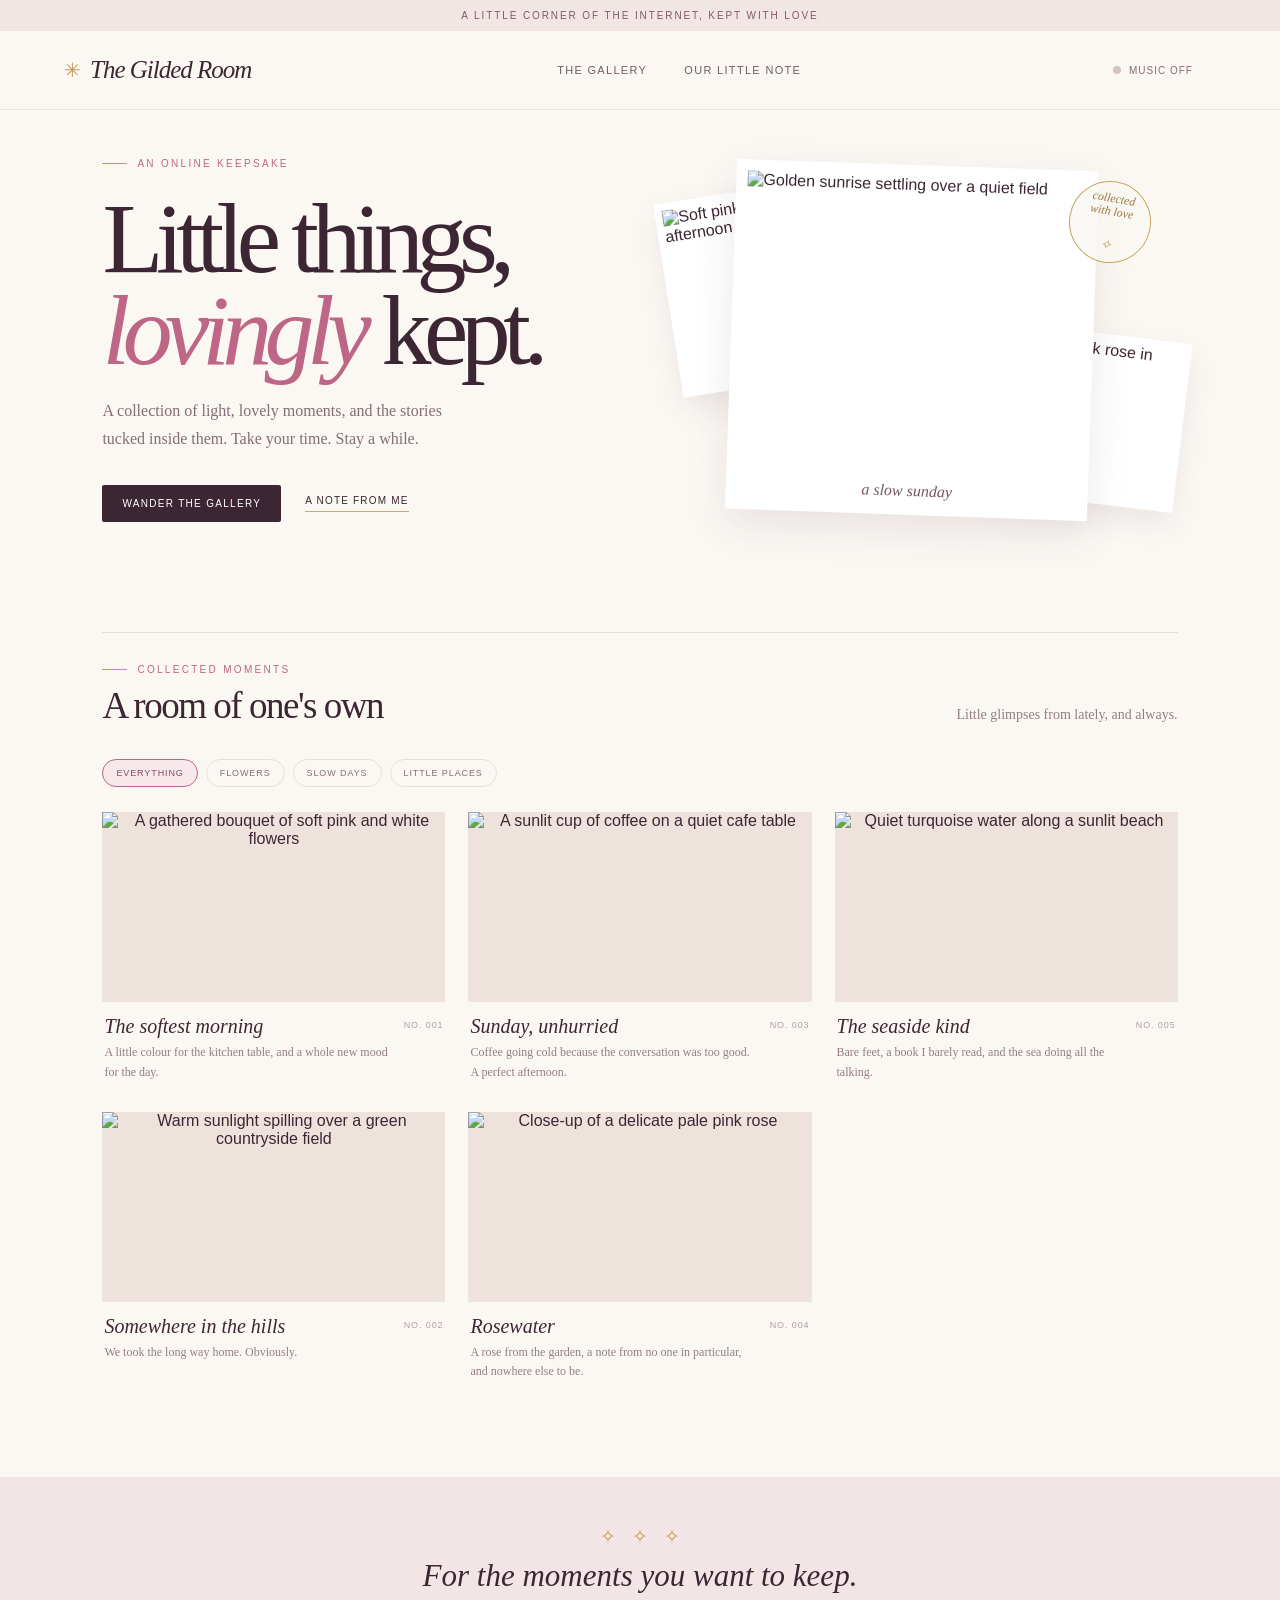
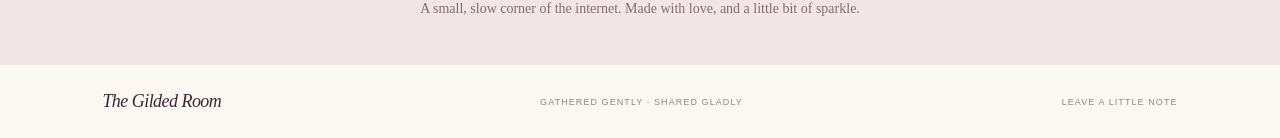
==== apsara.html @ 4ccc5815 "Implemented secret pages This is an implementation of secret pages and password protection of those " ====
<!doctype html>
<html lang="en">
	<head>
		<meta charset="utf-8">
		<meta name="viewport" content="width=device-width, initial-scale=1">
		<meta name="theme-color" content="#fbf8f4">
		<meta name="description" content="A little gallery for things worth keeping — photographs, notes, and lovely little moments.">
		<title>The Gilded Room — A little gallery for lovely things</title>
		<link rel="stylesheet" href="css/index.css" />	
		<script src="js/index.js"></script>
	</head>
	<body>
		<div class="topline">A little corner of the internet, kept with love</div>
		<header class="site-header">
			<a class="brand" href="#top" aria-label="The Gilded Room home"><span class="brand-mark" aria-hidden="true">✳</span>The Gilded Room</a>
			<nav class="nav" aria-label="Main navigation"><a href="#gallery">The gallery</a><a href="#about">Our little note</a>
				<!-- <a href="#contact" data-open="contact">Say hello</a> -->
			</nav>
			<div class="header-actions">
				<button class="music-button" id="music-toggle" aria-pressed="false" aria-label="Play gentle background music" onclick="togglemusic()"><span class="music-dot" aria-hidden="true"></span><span>Music off</span></button>
				<!-- <audio controls preload="metadata">
					<source src="https://res.cloudinary.com/mnjeetvr/video/upload/v1795494397/Oblivion.mp3" type="audio/mpeg" />
					Your browser does not support the audio element.
					</audio> -->	
					<div 
					</div>
		</header>
		<main id="top">
			<section class="hero" aria-labelledby="hero-title">
				<div class="hero-copy-wrap">
					<div class="eyebrow">An online keepsake</div>
					<h1 id="hero-title">Little things,<br><em>lovingly</em> kept.</h1>
					<p class="hero-copy">A collection of light, lovely moments, and the stories tucked inside them. Take your time. Stay a while.</p>
					<div class="hero-cta"><a class="button" href="#gallery">Wander the gallery</a><a href="#about" class="text-link">A note from me</a></div>
				</div>
				<div class="hero-art" aria-label="Featured photographs">
					<div class="orbit-photo"><img src="https://images.unsplash.com/photo-1490750967868-88aa4486c946?auto=format&fit=crop&w=700&q=85" alt="Soft pink flowers in warm afternoon light"></div>
					<div class="hero-frame"><img src="https://images.unsplash.com/photo-1470252649378-9c29740c9fa8?auto=format&fit=crop&w=1000&q=88" alt="Golden sunrise settling over a quiet field"></div>
					<div class="orbit-photo two"><img src="https://images.unsplash.com/photo-1518895949257-7621c3c786d7?auto=format&fit=crop&w=700&q=85" alt="A pale pink rose in bloom"></div>
					<div class="seal" aria-hidden="true">collected<br>with love<br><span class="tiny-star">✧</span></div>
				</div>
			</section>
			<section class="section" id="gallery" aria-labelledby="gallery-title">
				<div class="section-heading"><div><div class="eyebrow">Collected moments</div><h2 id="gallery-title">A room of one&apos;s own</h2></div><p>Little glimpses from lately, and always.</p></div>
				<div class="filter-row" role="group" aria-label="Filter gallery">
					<button class="filter" aria-pressed="true" data-filter="all">Everything</button><button class="filter" aria-pressed="false" data-filter="flowers">Flowers</button><button class="filter" aria-pressed="false" data-filter="slow-days">Slow days</button><button class="filter" aria-pressed="false" data-filter="little-places">Little places</button>
				</div>
				<div class="gallery-grid" id="gallery-grid">
			<article class="art-card" data-category="flowers"><button class="photo-button" aria-label="Open photo: The softest morning"><img loading="lazy" src="https://res.cloudinary.com/mnjeetvr/image/upload/v1795512510/Screenshot_20241222-235551.png" alt="A gathered bouquet of soft pink and white flowers"></button><div class="card-meta"><div><h3 class="card-title">The softest morning</h3><p class="card-caption">A little colour for the kitchen table, and a whole new mood for the day.</p></div><time class="card-date">No. 001</time></div></article>
					<article class="art-card" data-category="little-places"><button class="photo-button" aria-label="Open photo: Somewhere in the hills"><img loading="lazy" src="https://res.cloudinary.com/mnjeetvr/image/upload/v1795512377/Screenshot_20250308-132039_2.png" alt="Warm sunlight spilling over a green countryside field"></button><div class="card-meta"><div><h3 class="card-title">Somewhere in the hills</h3><p class="card-caption">We took the long way home. Obviously.</p></div><time class="card-date">No. 002</time></div></article>
					<article class="art-card" data-category="slow-days"><button class="photo-button" aria-label="Open photo: Sunday, unhurried"><img loading="lazy" src="https://res.cloudinary.com/mnjeetvr/image/upload/v1795512256/Screenshot_20250305-164007_2.png" alt="A sunlit cup of coffee on a quiet cafe table"></button><div class="card-meta"><div><h3 class="card-title">Sunday, unhurried</h3><p class="card-caption">Coffee going cold because the conversation was too good. A perfect afternoon.</p></div><time class="card-date">No. 003</time></div></article>
					<article class="art-card" data-category="flowers"><button class="photo-button" aria-label="Open photo: Rosewater"><img loading="lazy" src="https://res.cloudinary.com/mnjeetvr/image/upload/v1795512250/Screenshot_20250305-164430_2.png" alt="Close-up of a delicate pale pink rose"></button><div class="card-meta"><div><h3 class="card-title">Rosewater</h3><p class="card-caption">A rose from the garden, a note from no one in particular, and nowhere else to be.</p></div><time class="card-date">No. 004</time></div></article>
					<article class="art-card" data-category="little-places"><button class="photo-button" aria-label="Open photo: The seaside kind"><img loading="lazy" src="https://res.cloudinary.com/mnjeetvr/image/upload/v1795512657/Screenshot_20250531-121310_2.png" alt="Quiet turquoise water along a sunlit beach"></button><div class="card-meta"><div><h3 class="card-title">The seaside kind</h3><p class="card-caption">Bare feet, a book I barely read, and the sea doing all the talking.</p></div><time class="card-date">No. 005</time></div></article>
					
				</div>
			</section>
			<section class="note-band" id="about"><div class="sparkle" aria-hidden="true">✧ &nbsp; ✧ &nbsp; ✧</div><h2>For the moments you want to keep.</h2><p>A small, slow corner of the internet. Made with love, and a little bit of sparkle.</p></section>
		</main>
		<footer class="footer"><a class="footer-brand" href="#top">The Gilded Room</a><span>Gathered gently · Shared gladly</span><a href="#contact" data-open="contact">Leave a little note</a></footer>

		<div class="modal-backdrop" id="studio-modal" role="dialog" aria-modal="true" aria-labelledby="studio-title">
			<section class="modal"><button class="modal-close" data-close aria-label="Close post studio">×</button><div class="eyebrow">The post office</div><h2 id="studio-title">Add a little moment</h2><p class="modal-intro">Share a photo and the story that belongs with it. Long captions welcome.</p>
				<form id="post-form"><div class="field"><label for="post-image">Your photograph</label><input id="post-image" type="file" accept="image/*" required><div class="preview-box" id="post-preview"><img alt="Your selected photo preview"></div></div>
					<div class="field"><label for="post-title">A title for this moment</label><input id="post-title" name="title" maxlength="90" placeholder="A little afternoon light" required></div>
					<div class="field"><label for="post-caption">The story (as long as you like)</label><textarea id="post-caption" name="caption" maxlength="10000" placeholder="Tell us everything..."></textarea></div>
					<div class="form-row"><div class="field"><label for="post-category">A little collection</label><select id="post-category"><option value="slow-days">Slow days</option><option value="flowers">Flowers</option><option value="little-places">Little places</option></select></div><div class="field"><label for="post-schedule">Post now or schedule</label><input id="post-schedule" type="datetime-local"></div></div>
					<button class="button" type="submit" id="post-submit">Add to this gallery</button><p class="form-status" id="post-status" role="status" aria-live="polite"></p>
					<p class="quiet-note">This static demo adds posts and schedules in this open tab only. For live publishing across visitors, connect a small content endpoint; scheduled publishing needs a Cloudflare Worker Cron trigger. Cloudinary upload can be enabled with an unsigned upload preset.</p>
				</form>
				<div class="queue-list" id="queue-list" aria-live="polite"></div>
			</section>
		</div>
		<div class="modal-backdrop" id="contact-modal" role="dialog" aria-modal="true" aria-labelledby="contact-title">
			<section class="modal"><button class="modal-close" data-close aria-label="Close contact form">×</button><div class="eyebrow">The message bucket</div><h2 id="contact-title">Leave a little note</h2><p class="modal-intro">Questions, thoughts, or a photo you&apos;d like to share — all welcome.</p>
				<form id="contact-form"><div class="field"><label for="contact-name">Your name</label><input id="contact-name" name="name" autocomplete="name" required></div><div class="field"><label for="contact-email">Your email</label><input id="contact-email" name="email" type="email" autocomplete="email" required></div><div class="field"><label for="contact-message">Your note</label><textarea id="contact-message" name="message" required maxlength="5000" placeholder="Write me a little something..."></textarea></div><div class="field"><label for="contact-file">Attach a photo (optional)</label><input id="contact-file" name="attachment" type="file" accept="image/*"></div><button class="button" type="submit">Send your note</button><p class="form-status" id="contact-status" role="status" aria-live="polite"></p><p class="quiet-note">This static edition needs a hosted form endpoint (for example, Formspree or Basin) to deliver messages and image attachments. Add its URL to CONTACT_ENDPOINT in this file.</p></form>
			</section>
		</div>
		<div class="modal-backdrop lightbox" id="lightbox" role="dialog" aria-modal="true" aria-label="Photograph viewer"><button class="modal-close" data-close aria-label="Close image viewer">×</button><button class="lightbox-arrow prev" aria-label="Previous photograph">‹</button><div class="lightbox-content"><img id="lightbox-image" src="" alt=""><div class="lightbox-caption" id="lightbox-caption"></div></div><button class="lightbox-arrow next" aria-label="Next photograph">›</button></div>
		<script>
			
			// document.querySelector('#music-toggle').addEventListener('click',async event=>{const button=event.currentTarget;const isPlaying=button.getAttribute('aria-pressed')==='true';if(isPlaying){musicGain?.gain.setTargetAtTime(0,audioContext.currentTime,.3);musicOscillators.forEach(oscillator=>oscillator.stop(audioContext.currentTime+.8));musicOscillators=[];button.setAttribute('aria-pressed','false');button.querySelector('span:last-child').textContent='Music off';button.setAttribute('aria-label','Play gentle background music');return}const AudioContextClass=window.AudioContext||window.webkitAudioContext;if(!AudioContextClass){button.querySelector('span:last-child').textContent='Music unavailable';return}audioContext??=new AudioContextClass();await audioContext.resume();musicGain=audioContext.createGain();musicGain.gain.setValueAtTime(0,audioContext.currentTime);musicGain.gain.setTargetAtTime(.035,audioContext.currentTime,.7);musicGain.connect(audioContext.destination);[261.63,329.63,392,493.88].forEach((frequency,index)=>{const oscillator=audioContext.createOscillator();const gain=audioContext.createGain();oscillator.type='sine';oscillator.frequency.value=frequency;gain.gain.value=index===0?.22:.12;oscillator.connect(gain);gain.connect(musicGain);oscillator.start();musicOscillators.push(oscillator)});button.setAttribute('aria-pressed','true');button.querySelector('span:last-child').textContent='Music on';button.setAttribute('aria-label','Turn off gentle background music')});
		</script>
	</body>
</html>
---- css/index.css ----
:root{--paper:#fbf8f4;--ink:#3d2634;--muted:#927d87;--pink:#e7a6b9;--pink-deep:#bd6685;--gold:#c39b54;--line:#eadedc;--white:#fffdfb;--serif:Georgia,'Times New Roman',serif;--sans:'Avenir Next',Avenir,Arial,sans-serif}
*{box-sizing:border-box}html{scroll-behavior:smooth}body{margin:0;background:var(--paper);color:var(--ink);font-family:var(--sans);-webkit-font-smoothing:antialiased}button,input,textarea{font:inherit}button{color:inherit}a{color:inherit;text-decoration:none}::selection{background:#f5dce4;color:#603b4b}
.topline{height:31px;background:#f2e6e5;color:#80596a;display:flex;align-items:center;justify-content:center;font-size:10px;letter-spacing:.19em;text-transform:uppercase}
.site-header{height:79px;padding:0 clamp(20px,5vw,76px);display:flex;align-items:center;justify-content:space-between;border-bottom:1px solid #eee4df;background:rgba(251,248,244,.92);position:relative;z-index:2}
.brand{font:italic 25px var(--serif);letter-spacing:-.04em;display:flex;align-items:center;gap:10px}.brand-mark{color:var(--gold);font-size:20px;font-style:normal}.nav{display:flex;gap:37px;align-items:center;font-size:11px;letter-spacing:.12em;text-transform:uppercase;color:#725b67}.nav a{transition:color .2s}.nav a:hover{color:var(--pink-deep)}
.header-actions{display:flex;align-items:center;gap:17px}.music-button,.icon-button{border:0;background:transparent;cursor:pointer;display:inline-flex;align-items:center;gap:8px}.music-button{color:#856c76;font-size:10px;letter-spacing:.1em;text-transform:uppercase}.music-dot{width:8px;height:8px;border-radius:50%;background:#d6c2c3;display:inline-block}.music-button[aria-pressed=true] .music-dot{background:#c07491;box-shadow:0 0 0 4px #c0749122;animation:pulse 1.5s infinite}@keyframes pulse{50%{box-shadow:0 0 0 7px #c0749110}}
.button{border:0;border-radius:2px;background:var(--ink);color:white;padding:13px 20px;font-size:10px;letter-spacing:.13em;text-transform:uppercase;cursor:pointer;transition:transform .2s,background .2s}.button:hover{background:#604153;transform:translateY(-1px)}.button-light{background:transparent;border:1px solid #c8a96e;color:#75583c}.button-light:hover{background:#f4ebdd;color:#624729}
.hero{padding:45px clamp(20px,8vw,120px) 72px;display:grid;grid-template-columns:minmax(300px,.92fr) minmax(370px,1.08fr);gap:clamp(34px,7vw,100px);align-items:center;max-width:1440px;margin:auto;min-height:485px}.eyebrow{font-size:10px;letter-spacing:.23em;text-transform:uppercase;color:var(--pink-deep);display:flex;gap:10px;align-items:center}.eyebrow:before{content:'';height:1px;width:25px;background:var(--gold)}.hero h1{font:normal clamp(56px,7.8vw,105px)/.92 var(--serif);letter-spacing:-.075em;margin:24px 0 20px;max-width:550px}.hero h1 em{font-weight:400;color:var(--pink-deep)}.hero-copy{font:16px/1.8 var(--serif);color:#826e76;max-width:380px}.hero-cta{display:flex;align-items:center;gap:24px;margin-top:31px}.text-link{font-size:10px;letter-spacing:.12em;text-transform:uppercase;border-bottom:1px solid #c8a96e;padding-bottom:5px}.hero-art{position:relative;min-height:370px;display:flex;align-items:center;justify-content:center}.hero-frame{width:min(68%,390px);height:350px;background:white;padding:11px 11px 45px;box-shadow:0 15px 40px #492d391b;transform:rotate(2deg);position:relative;z-index:1}.hero-frame img{width:100%;height:100%;object-fit:cover;display:block}.hero-frame:after{content:'a slow sunday';position:absolute;left:0;right:0;bottom:15px;text-align:center;font:italic 16px var(--serif);color:#765663}.orbit-photo{position:absolute;width:43%;height:195px;padding:7px;background:white;box-shadow:0 12px 30px #492d3917;left:4%;top:31px;transform:rotate(-9deg)}.orbit-photo img{width:100%;height:100%;object-fit:cover}.orbit-photo.two{left:auto;right:-1%;top:auto;bottom:23px;width:36%;height:170px;transform:rotate(7deg)}.seal{position:absolute;z-index:2;right:5%;top:26px;width:82px;height:82px;border:1px solid #c7a45f;border-radius:50%;display:grid;place-items:center;text-align:center;color:#9b7740;font:italic 12px/1.1 var(--serif);background:#fbf8f4d9;transform:rotate(10deg)}.tiny-star{color:var(--gold);font-size:14px}
.section{padding:35px clamp(20px,8vw,120px) 95px;max-width:1440px;margin:auto}.section-heading{display:flex;align-items:end;justify-content:space-between;border-top:1px solid var(--line);padding-top:31px;margin-bottom:32px}.section-heading h2{font:normal 37px var(--serif);letter-spacing:-.04em;margin:9px 0 0}.section-heading p{font:14px var(--serif);color:var(--muted);margin:0 0 4px}.filter-row{display:flex;gap:8px;margin-bottom:25px;flex-wrap:wrap}.filter{border:1px solid var(--line);background:transparent;padding:8px 13px;border-radius:99px;font-size:9px;letter-spacing:.1em;text-transform:uppercase;color:#826d76;cursor:pointer}.filter[aria-pressed=true]{border-color:var(--pink-deep);color:#8d4963;background:#f7e8ec}
.gallery-grid{columns:3 240px;column-gap:23px}.art-card{break-inside:avoid;margin:0 0 29px;position:relative}.photo-button{padding:0;border:0;background:none;display:block;width:100%;cursor:zoom-in;overflow:hidden;position:relative}.photo-button img{width:100%;height:auto;min-height:190px;max-height:460px;object-fit:cover;display:block;transition:transform .55s cubic-bezier(.2,.65,.3,1);background:#eee2dd}.photo-button:hover img{transform:scale(1.035)}.photo-button:after{content:'VIEW';position:absolute;right:12px;bottom:12px;font-size:9px;letter-spacing:.16em;color:white;background:#34232b99;padding:8px 11px;opacity:0;transition:opacity .2s}.photo-button:hover:after,.photo-button:focus-visible:after{opacity:1}.card-meta{padding:13px 2px 0;display:flex;justify-content:space-between;gap:14px;align-items:start}.card-title{font:italic 20px var(--serif);margin:0 0 5px}.card-caption{font:12px/1.65 var(--serif);color:#927e85;margin:0;max-width:330px;white-space:pre-wrap}.card-date{font-size:9px;letter-spacing:.1em;text-transform:uppercase;color:#af9da2;white-space:nowrap;padding-top:5px}.art-card[hidden]{display:none}
.note-band{background:#f1e5e5;margin:0;padding:48px 22px;text-align:center}.note-band .sparkle{color:var(--gold);font-size:19px}.note-band h2{font:italic 31px var(--serif);margin:10px 0 7px}.note-band p{font:14px var(--serif);color:#816c75;margin:0}.footer{padding:26px clamp(20px,8vw,120px);display:flex;justify-content:space-between;align-items:center;font-size:9px;letter-spacing:.12em;text-transform:uppercase;color:#967f89}.footer-brand{font:italic 18px var(--serif);text-transform:none;letter-spacing:-.03em;color:var(--ink)}
.modal-backdrop{position:fixed;inset:0;background:#21151dd9;z-index:10;display:none;align-items:center;justify-content:center;padding:20px;backdrop-filter:blur(5px)}.modal-backdrop.open{display:flex}.modal{position:relative;background:var(--paper);width:min(100%,570px);max-height:90vh;overflow:auto;padding:clamp(25px,5vw,46px);box-shadow:0 24px 80px #160d14aa}.modal h2{font:normal 36px var(--serif);letter-spacing:-.04em;margin:8px 0}.modal-intro{font:14px/1.7 var(--serif);color:#8c7881;margin:0 0 23px}.modal-close{position:absolute;right:16px;top:16px;width:36px;height:36px;border:1px solid var(--line);background:transparent;cursor:pointer;font-size:20px;color:#725b67}.field{display:grid;gap:7px;margin:15px 0}.field label{font-size:9px;letter-spacing:.13em;text-transform:uppercase;color:#806b74}.field input,.field textarea,.field select{width:100%;padding:12px 13px;border:1px solid #e3d5d3;background:#fffdfb;color:var(--ink);outline:none;border-radius:0;font-size:13px}.field input:focus,.field textarea:focus,.field select:focus{border-color:#c48aa0;box-shadow:0 0 0 3px #e7a6b922}.field textarea{min-height:110px;resize:vertical}.field input[type=file]{font-size:11px;padding:11px}.form-row{display:grid;grid-template-columns:1fr 1fr;gap:14px}.modal .button{width:100%;margin-top:7px}.form-status{font:13px/1.6 var(--serif);color:#795568;margin:14px 0 0;min-height:22px}.quiet-note{font:11px/1.6 var(--sans);color:#a08e95;margin:13px 0 0}.preview-box{display:none;margin:10px 0 0;background:#f2e9e6;padding:8px;max-width:170px}.preview-box img{width:100%;height:140px;object-fit:cover;display:block}.lightbox{background:#1a1119ed}.lightbox-content{position:relative;max-width:min(92vw,1100px);max-height:90vh;text-align:center}.lightbox-content img{max-width:100%;max-height:80vh;object-fit:contain;display:block;margin:auto;box-shadow:0 18px 70px #0007}.lightbox-caption{font:italic 18px var(--serif);color:#fff9f7;margin-top:14px}.lightbox .modal-close{color:white;border-color:#ffffff5c;right:20px;top:20px}.lightbox-arrow{position:fixed;top:50%;border:1px solid #ffffff75;background:#20151ca8;color:white;width:43px;height:43px;border-radius:50%;cursor:pointer;font-size:20px}.lightbox-arrow.prev{left:24px}.lightbox-arrow.next{right:24px}.queue-list{display:grid;gap:9px;margin-top:15px}.queue-item{background:#f3e9e7;border-left:2px solid var(--gold);padding:11px 13px;font:13px var(--serif);display:flex;justify-content:space-between;gap:12px}.queue-item small{font:9px var(--sans);letter-spacing:.08em;color:#957b86}.sr-only{position:absolute;width:1px;height:1px;padding:0;margin:-1px;overflow:hidden;clip:rect(0,0,0,0);white-space:nowrap;border:0}
@media(max-width:760px){.site-header{height:67px;padding:0 18px}.brand{font-size:21px}.nav{display:none}.header-actions{gap:10px}.music-button span:last-child{display:none}.header-actions .button{padding:11px 12px;font-size:9px}.hero{grid-template-columns:1fr;padding:54px 25px 57px;gap:24px;min-height:auto}.hero h1{font-size:71px}.hero-copy{font-size:15px}.hero-art{min-height:310px}.hero-frame{height:295px;width:64%}.orbit-photo{height:160px}.orbit-photo.two{height:137px}.seal{width:66px;height:66px;font-size:10px}.section{padding:18px 22px 65px}.section-heading h2{font-size:31px}.section-heading p{font-size:12px;max-width:130px;text-align:right}.gallery-grid{columns:2 145px;column-gap:13px}.art-card{margin-bottom:20px}.photo-button img{min-height:140px}.card-title{font-size:17px}.card-caption{font-size:11px}.card-date{display:none}.footer{gap:10px;flex-wrap:wrap}.lightbox .modal-close{right:12px;top:12px}.lightbox-arrow.prev{left:10px}.lightbox-arrow.next{right:10px}.lightbox-arrow{width:36px;height:36px}.modal{padding:30px 22px}}
@media(max-width:390px){.hero h1{font-size:60px}.hero-cta{gap:15px}.button{padding:12px 14px}.section-heading p{display:none}.form-row{grid-template-columns:1fr;gap:0}}
@media(prefers-reduced-motion:reduce){*,*:before,*:after{scroll-behavior:auto!important;animation-duration:.01ms!important;transition-duration:.01ms!important}}
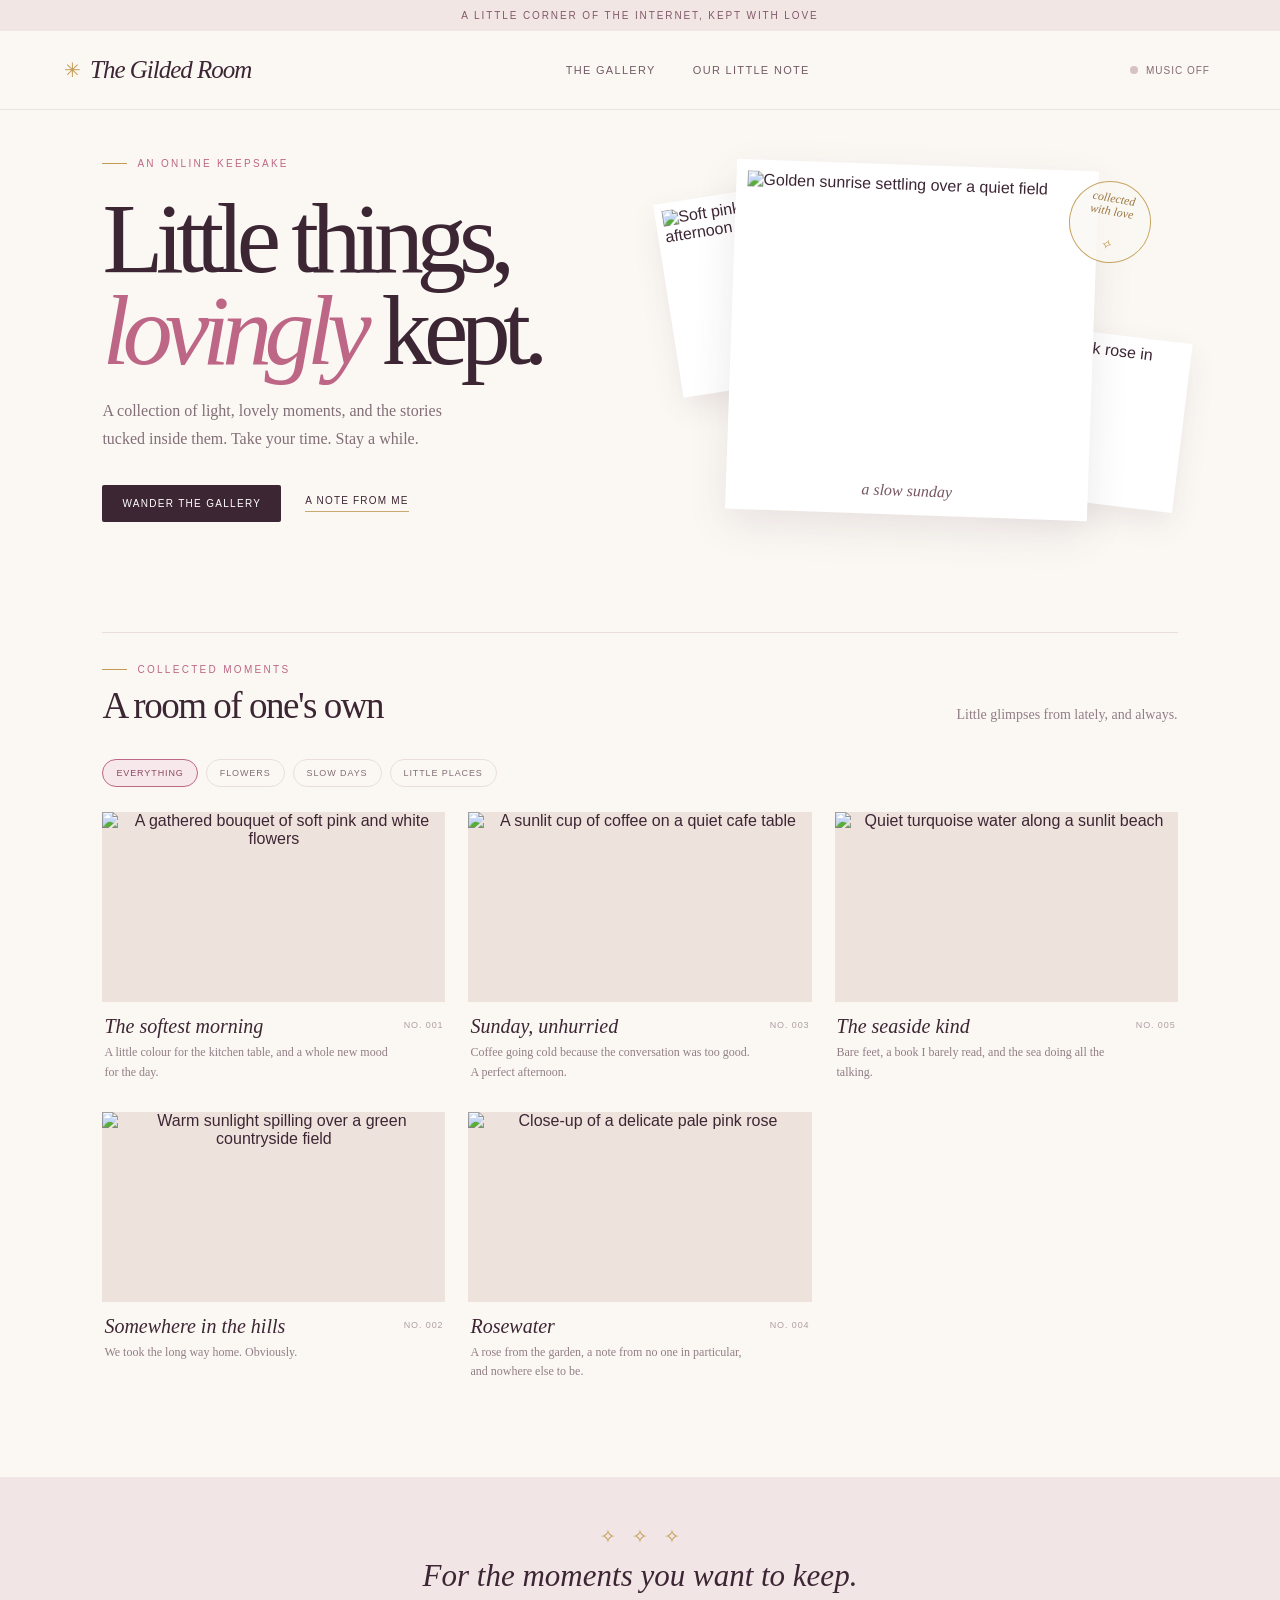
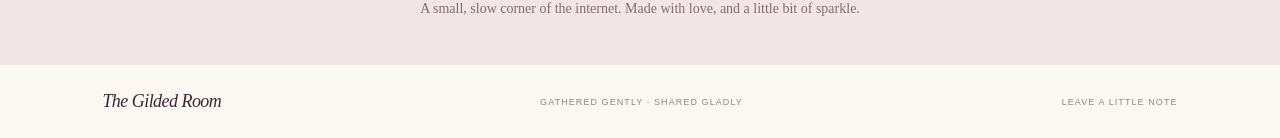
==== commit 40db8d7a: "Fixed Lightbox" ====
--- a/apsara.html
+++ b/apsara.html
@@ -7,7 +7,8 @@
 		<meta name="description" content="A little gallery for things worth keeping — photographs, notes, and lovely little moments.">
 		<title>The Gilded Room — A little gallery for lovely things</title>
 		<link rel="stylesheet" href="css/index.css" />	
-		<script src="js/index.js"></script>
+		<script src="js/index.js" defer></script>
+		<script src="js/blogs.js" defer></script>
 	</head>
 	<body>
 		<div class="topline">A little corner of the internet, kept with love</div>
@@ -18,12 +19,7 @@
 			</nav>
 			<div class="header-actions">
 				<button class="music-button" id="music-toggle" aria-pressed="false" aria-label="Play gentle background music" onclick="togglemusic()"><span class="music-dot" aria-hidden="true"></span><span>Music off</span></button>
-				<!-- <audio controls preload="metadata">
-					<source src="https://res.cloudinary.com/mnjeetvr/video/upload/v1795494397/Oblivion.mp3" type="audio/mpeg" />
-					Your browser does not support the audio element.
-					</audio> -->	
-					<div 
-					</div>
+			</div>
 		</header>
 		<main id="top">
 			<section class="hero" aria-labelledby="hero-title">
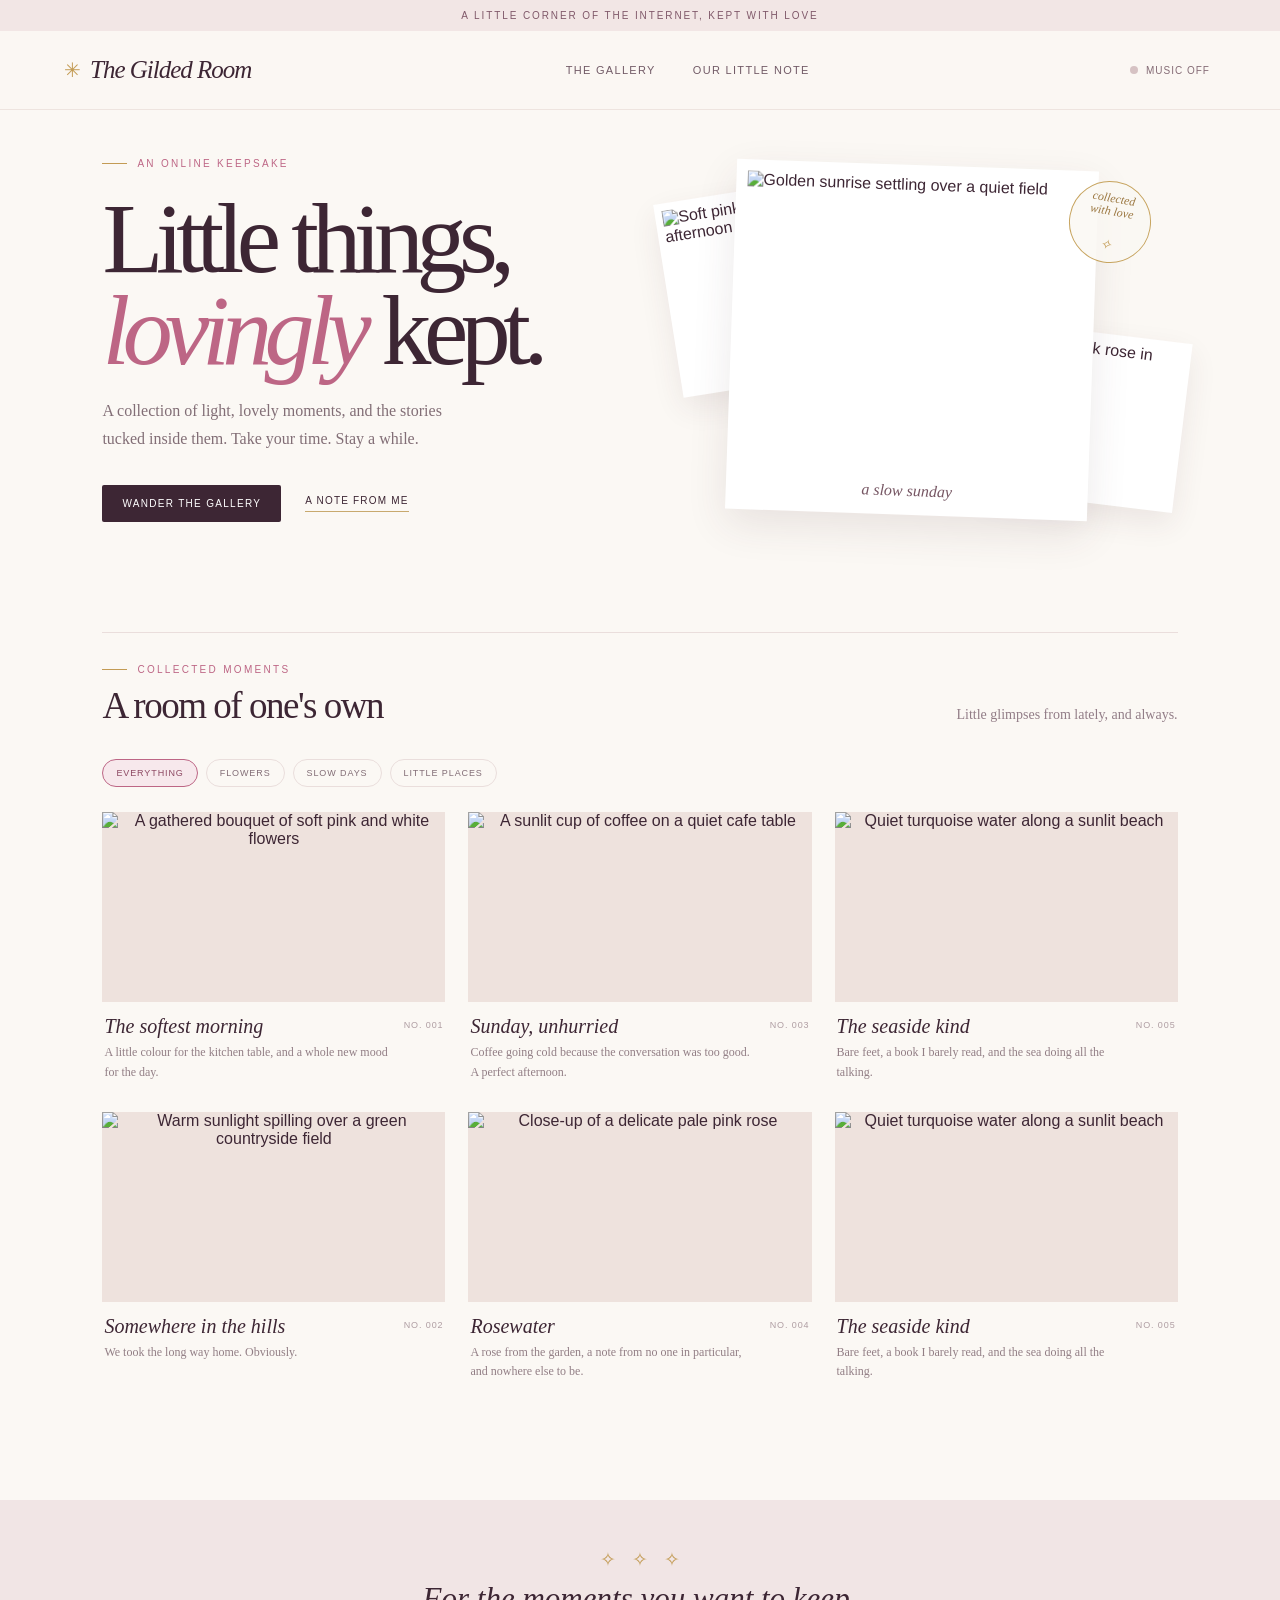
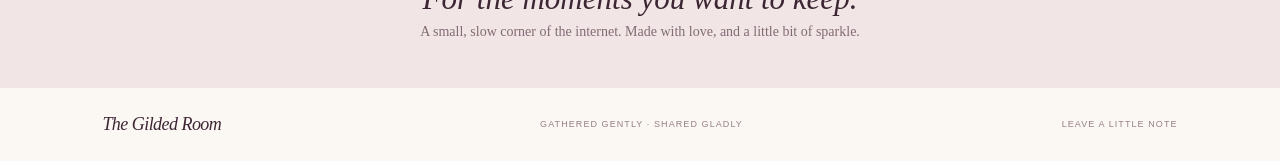
==== commit f4a89eaa: "Daily Update" ====
--- a/apsara.html
+++ b/apsara.html
@@ -47,7 +47,7 @@
 					<article class="art-card" data-category="slow-days"><button class="photo-button" aria-label="Open photo: Sunday, unhurried"><img loading="lazy" src="https://res.cloudinary.com/mnjeetvr/image/upload/v1795512256/Screenshot_20250305-164007_2.png" alt="A sunlit cup of coffee on a quiet cafe table"></button><div class="card-meta"><div><h3 class="card-title">Sunday, unhurried</h3><p class="card-caption">Coffee going cold because the conversation was too good. A perfect afternoon.</p></div><time class="card-date">No. 003</time></div></article>
 					<article class="art-card" data-category="flowers"><button class="photo-button" aria-label="Open photo: Rosewater"><img loading="lazy" src="https://res.cloudinary.com/mnjeetvr/image/upload/v1795512250/Screenshot_20250305-164430_2.png" alt="Close-up of a delicate pale pink rose"></button><div class="card-meta"><div><h3 class="card-title">Rosewater</h3><p class="card-caption">A rose from the garden, a note from no one in particular, and nowhere else to be.</p></div><time class="card-date">No. 004</time></div></article>
 					<article class="art-card" data-category="little-places"><button class="photo-button" aria-label="Open photo: The seaside kind"><img loading="lazy" src="https://res.cloudinary.com/mnjeetvr/image/upload/v1795512657/Screenshot_20250531-121310_2.png" alt="Quiet turquoise water along a sunlit beach"></button><div class="card-meta"><div><h3 class="card-title">The seaside kind</h3><p class="card-caption">Bare feet, a book I barely read, and the sea doing all the talking.</p></div><time class="card-date">No. 005</time></div></article>
-					
+					<article class="art-card" data-category="little-places"><button class="photo-button" aria-label="Open photo: The seaside kind"><img loading="lazy" src="https://res.cloudinary.com/mnjeetvr/image/upload/v1795617507/ImranWatchman.webp" alt="Quiet turquoise water along a sunlit beach"></button><div class="card-meta"><div><h3 class="card-title">The seaside kind</h3><p class="card-caption">Bare feet, a book I barely read, and the sea doing all the talking.</p></div><time class="card-date">No. 005</time></div></article>
 				</div>
 			</section>
 			<section class="note-band" id="about"><div class="sparkle" aria-hidden="true">✧ &nbsp; ✧ &nbsp; ✧</div><h2>For the moments you want to keep.</h2><p>A small, slow corner of the internet. Made with love, and a little bit of sparkle.</p></section>
